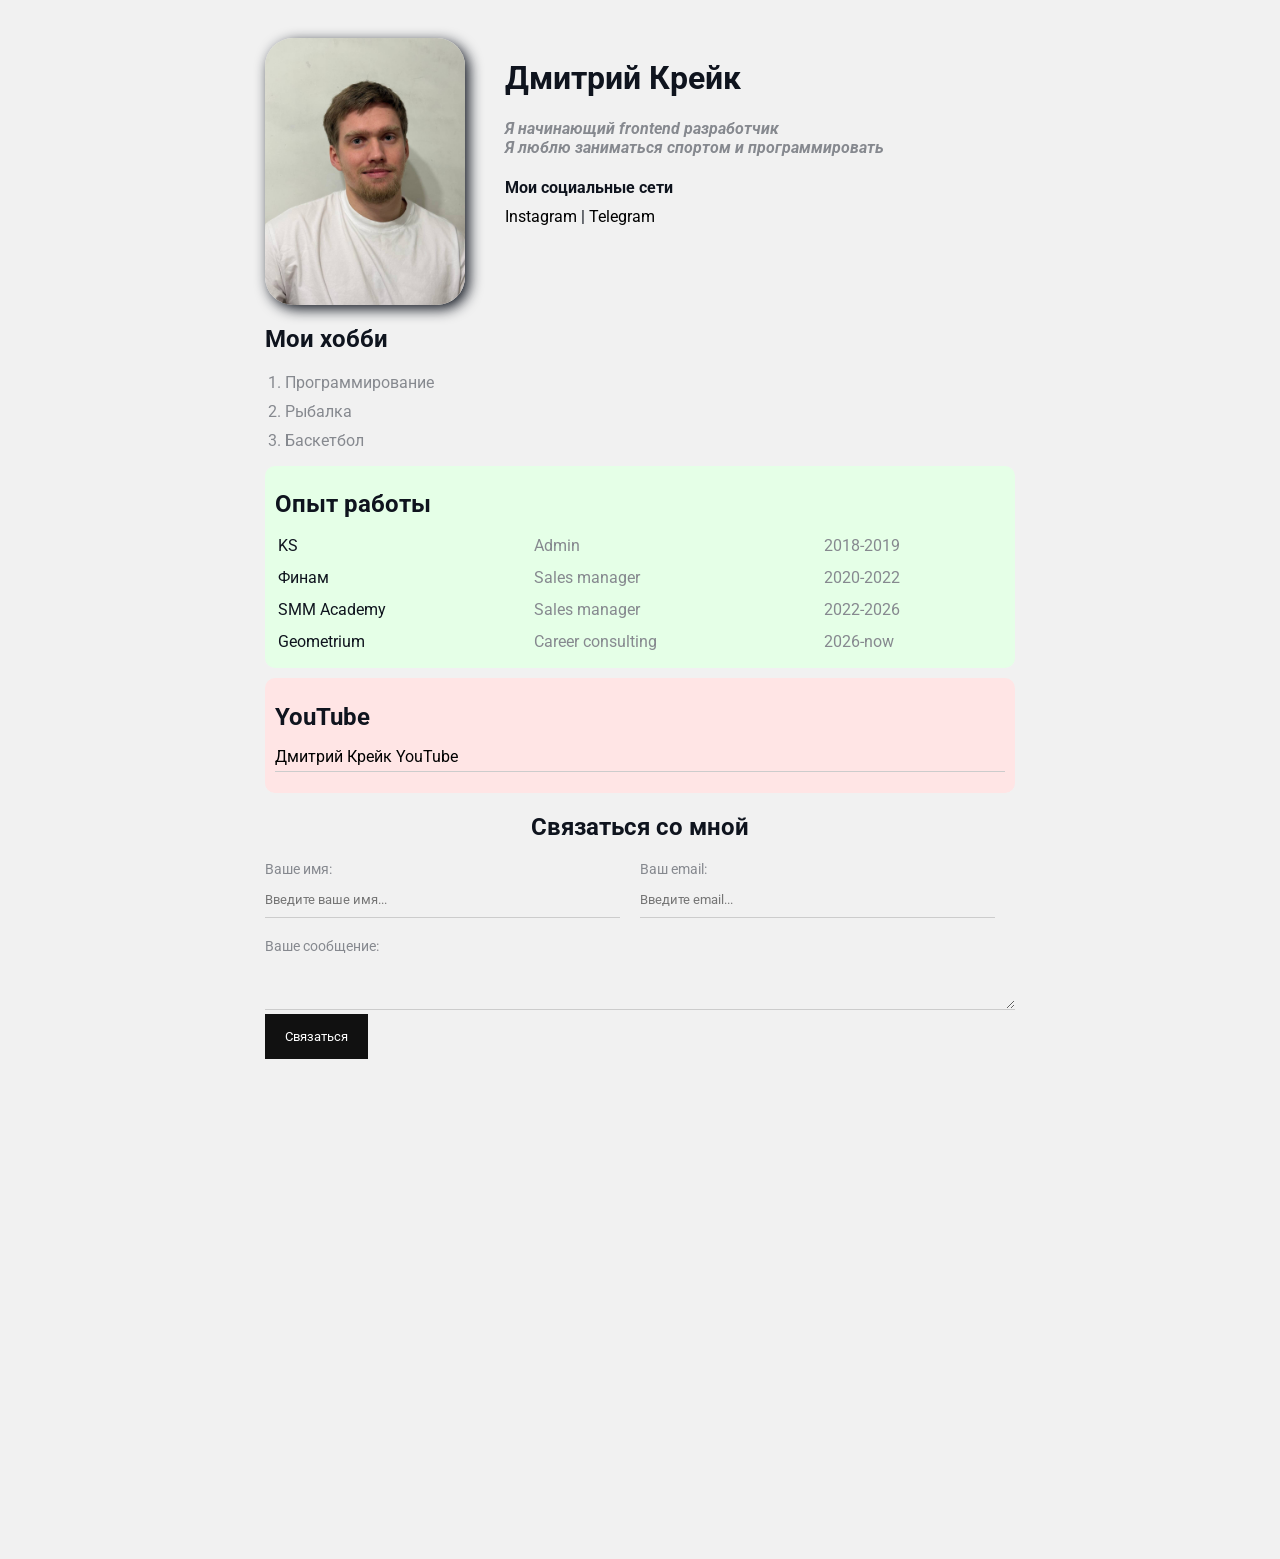
==== index.html @ 16ea8011 "Finish Project" ====
<!doctype html>
<html>

<head>
  <meta charset="UTF-8" />
  <title>Dmitriy CV</title>
  <link href="styles.css" rel="stylesheet" />
</head>

<body>
  <div class="container">
    <div class="info">
      <img src="avatar2.jpg" alt="тут моя фотка" class="avatar2" />

      <div class="info-text">
      <h1>Дмитрий Крейк</h1>
      <p>
        Я начинающий <strong>frontend разработчик</strong>
      </p>
      <p>Я люблю заниматься спортом и программировать</p>

      <h4>Мои социальные сети</h4>

      <a href="https://www.instagram.com/dmitriykreyk/" target="_blank">Instagram</a>
      |
      <a href="https://t.me/Dkreyk" target="blank">Telegram</a>
      </div>

    </div>

    <div class="card-yellow">
      <h2>Мои хобби</h2>
      <ol class="list">
        <li>Программирование</li>
        <li>Рыбалка</li>
        <li>Баскетбол</li>
      </ol>
    </div>

    <div class="card bg-green">
      <h2>Опыт работы</h2>
      <table class="table">

        <tr>
          <td>KS</td>
          <td>Admin</td>
          <td>2018-2019</td>
        </tr>
        <tr>
          <td>Финам</td>
          <td>Sales manager</td>
          <td>2020-2022</td>
        </tr>
        <tr>
          <td>SMM Academy</td>
          <td>Sales manager</td>
          <td>2022-2026</td>
        </tr>
        <tr>
          <td>Geometrium</td>
          <td>Career consulting</td>
          <td>2026-now</td>
        </tr>
      </table>
    </div>

    <div class="card bg-red">
      <h2>YouTube</h2>
      <ul class="link-list">
        <li>
          <a href="https://www.youtube.com/feed/you">Дмитрий Крейк YouTube</a>
        </li>
      </ul>
    </div>

    <div class="contact">
      <h2> Связаться со мной</h2>

      <form action="/">
        <div class="row">
          <div class="form-group">
            <label for="name">Ваше имя:</label>
            <input type="text" id="name" placeholder="Введите ваше имя...">
          </div>

          <div class="form-group">
            <label for="email">Ваш email:</label>
            <input type="email" id="email" placeholder="Введите email...">
          </div>
        </div>

        <div class="form-group">
          <label for="text">Ваше сообщение:</label>
          <textarea id="text" rows="2" cols="15"></textarea>
        </div>

        <input class="btn"  type="submit" value="Связаться">


      </form>
    </div>

      <div class="position">
    <div class="box"></div>
  </div>
  
  </div>



  <div style="margin-bottom: 500px;">
  </div>
</body>

</html>
---- styles.css ----
@import url('https://fonts.googleapis.com/css2?family=Roboto:ital,wght@0,100..900;1,100..900&display=swap');

body {
    background-color: #f1f1f1;
    color: #0f141e;

    font-size: 16px;
    font-weight: normal;
    font-family: "Roboto", sans-serif;

    font: normal 16px "Roboto", sans-serif;
}

a {
    color: black;
    text-decoration: none;
}

a:hover {
    text-decoration: underline;
}

a:active {
    color: dimgray;
}

a:visited {
    color: pink;
}

.avatar2 {
    width: 200px;
    border-radius: 28px;
    box-shadow: 4px 4px 14px;
}



.info {
    display: flex;
    margin-bottom: 20px;
}

@media (max-width: 700px) {
.info {
    text-align: center;
    display: block;
}
}

.info-text {
    margin-left: 40px;
}

.info-text h4 {
    margin-bottom: 10px;
}


.info p {
    color: #86898f;
    margin: 0;
    font-style: italic;
    font-weight: bold;
    text-decoration: none;
    /* text-transform: none; */
    /* letter-spacing: 5px; */
    /* word-spacing: 42px; */
}

/* Box Model */
.container {
    max-width: 750px;
    margin: auto;
    padding-top: 30px;
}

/* .social { */
/* background: skyblue; */
/* padding: 15px; 
    padding: 15px 40px;
    margin: 5px;

      border: 5px solid pink;
      border-bottom-style: dotted;
      border-top-width: 15px;
      border-right-color: blueviolet; */
/* } */

/* .box-model > div {
    float: left;
    background:black ;
    height: 200px;
    border: 4px solid red;
    width: 25%;
    box-sizing: border-box;
} */

.bg-yellow {
    background: #fff9dc;
}

.bg-green {
    background: #e5ffe7;
}

.bg-red {
    background: #ffe5e5;
}

.card {
    padding: 5px 10px;
    margin-bottom: 10px;
    border-radius: 10px;
}

.card h2 {
    margin-bottom: 15px;
}

.list {
    padding: 0 20px;
}

.list li {
    color: #86898f;
    margin-bottom: 10px;
}

.table {
    width: 100%;
}

.table td {
    padding-bottom: 10px;
}

.table td:nth-child(2),
.table td:nth-child(3) {
    color: #86898f;
}

/* .table tr:nth-child(even) {
    background: red;
} */

.link-list {
    list-style: none;
    padding: 0;
}

.link-list li {
    margin-bottom: 10px;
    padding-bottom: 5px;
    border-bottom: 1px solid #ccc;
}

.contact h2 {
    text-align: center;
}

.form-group label {
    display: block;
    font-size: 14px;
    color: #86898f;
}

.form-group input,
.form-group textarea {
    width: 100%;
    box-sizing: border-box;
    border: none;
    background: transparent;
    border-bottom: 1px solid #ccc;
    color: #000;
    padding: 15px 0 10px;
    outline: none;
    font-family: inherit;
}

.row {
    display: flex;
    margin-bottom: 20px;
}

.row>.form-group {
    width: 50%;
    margin-right: 20px;
}

.row>.form-group:first-child {
    margin-right: 20px;
}

.btn {
    background: #111;
    padding: 15px 20px;
    color: #fff;
    border: none;
    font-family: inherit;
    cursor: pointer;
}

.btn:hover {
    opacity: 0.9;
}

/* Position */

/* .position {
    position: relative;
    border: 4px solid #000;
    margin-top: 40px;
    padding: 20px;
    height: 300px;
}

.box {
    position: fixed;
    bottom: 50px;
    right: 50px;
    border-radius: 50%;
    width: 50px;
    height: 50px;
    background: lightcoral;
} */
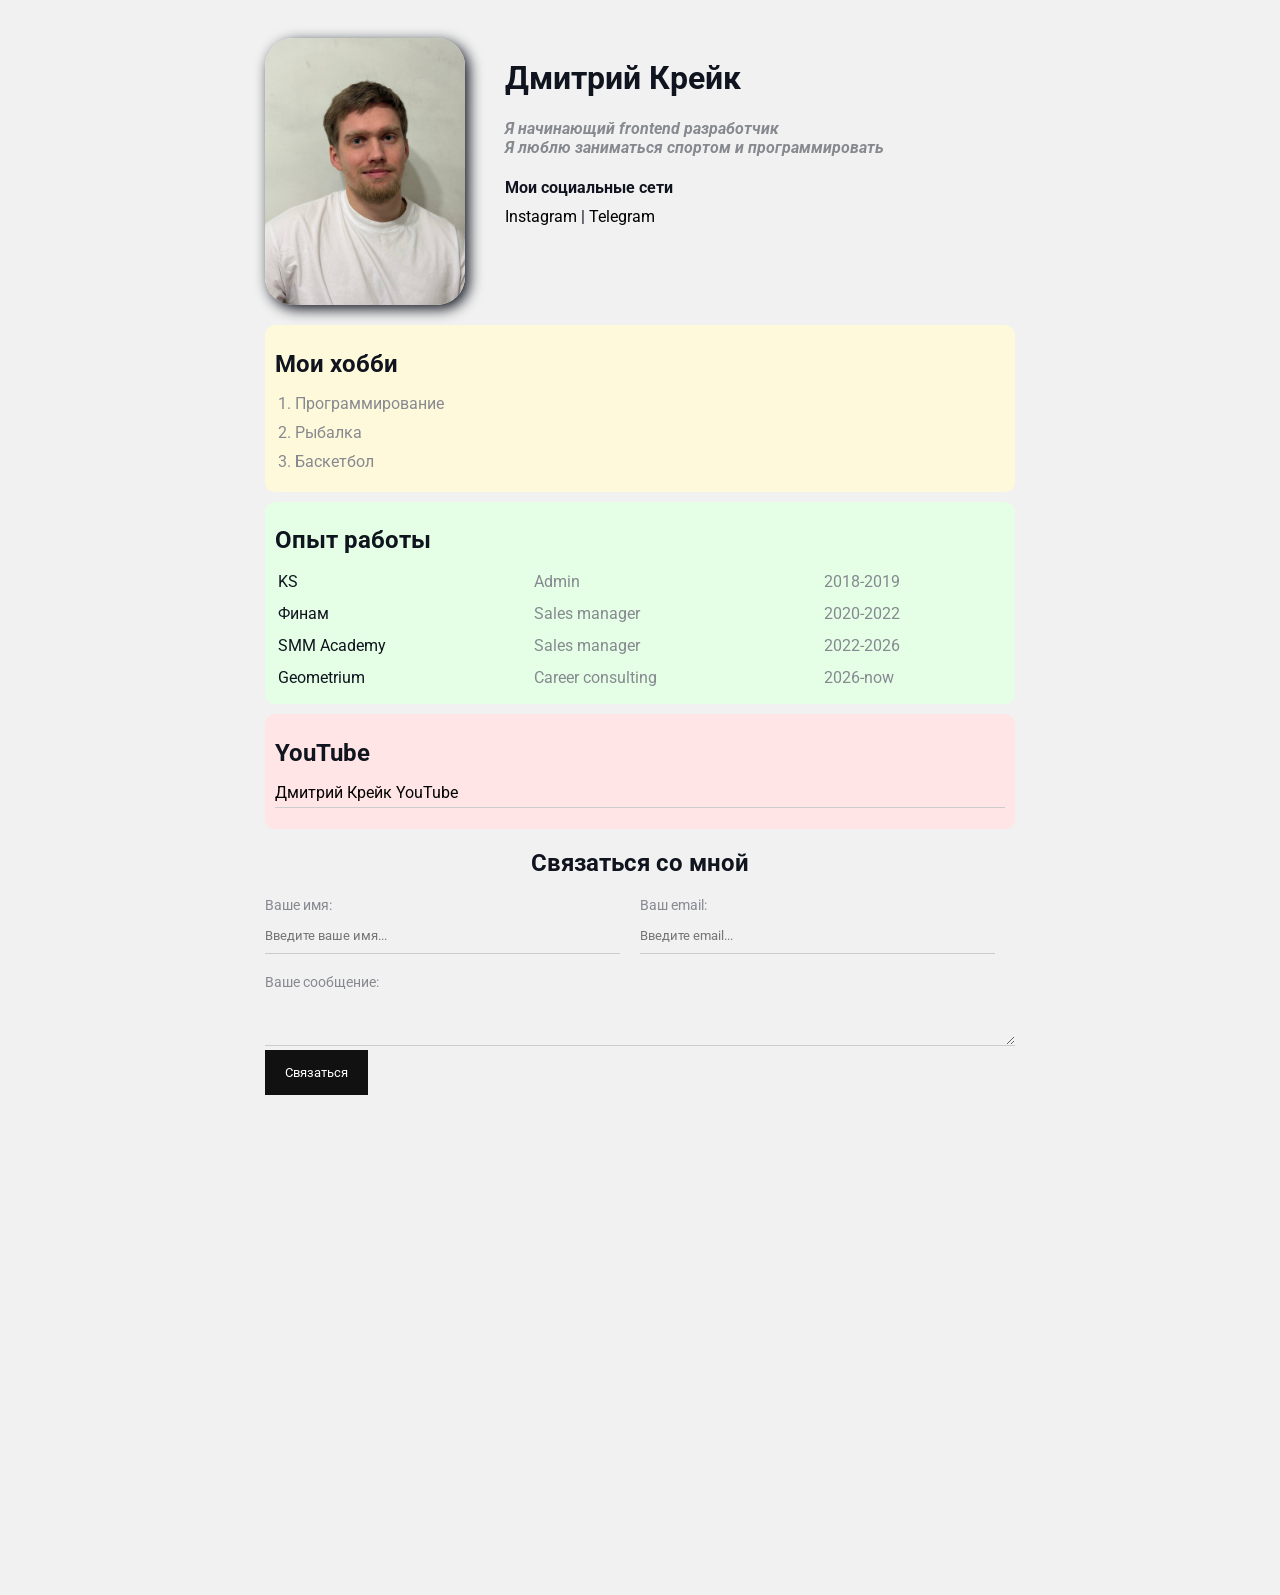
==== commit c8b8436c: "Update index.html" ====
--- a/index.html
+++ b/index.html
@@ -28,7 +28,7 @@
 
     </div>
 
-    <div class="card-yellow">
+    <div class="card bg-yellow">
       <h2>Мои хобби</h2>
       <ol class="list">
         <li>Программирование</li>
@@ -112,4 +112,4 @@
   </div>
 </body>
 
-</html>+</html>
